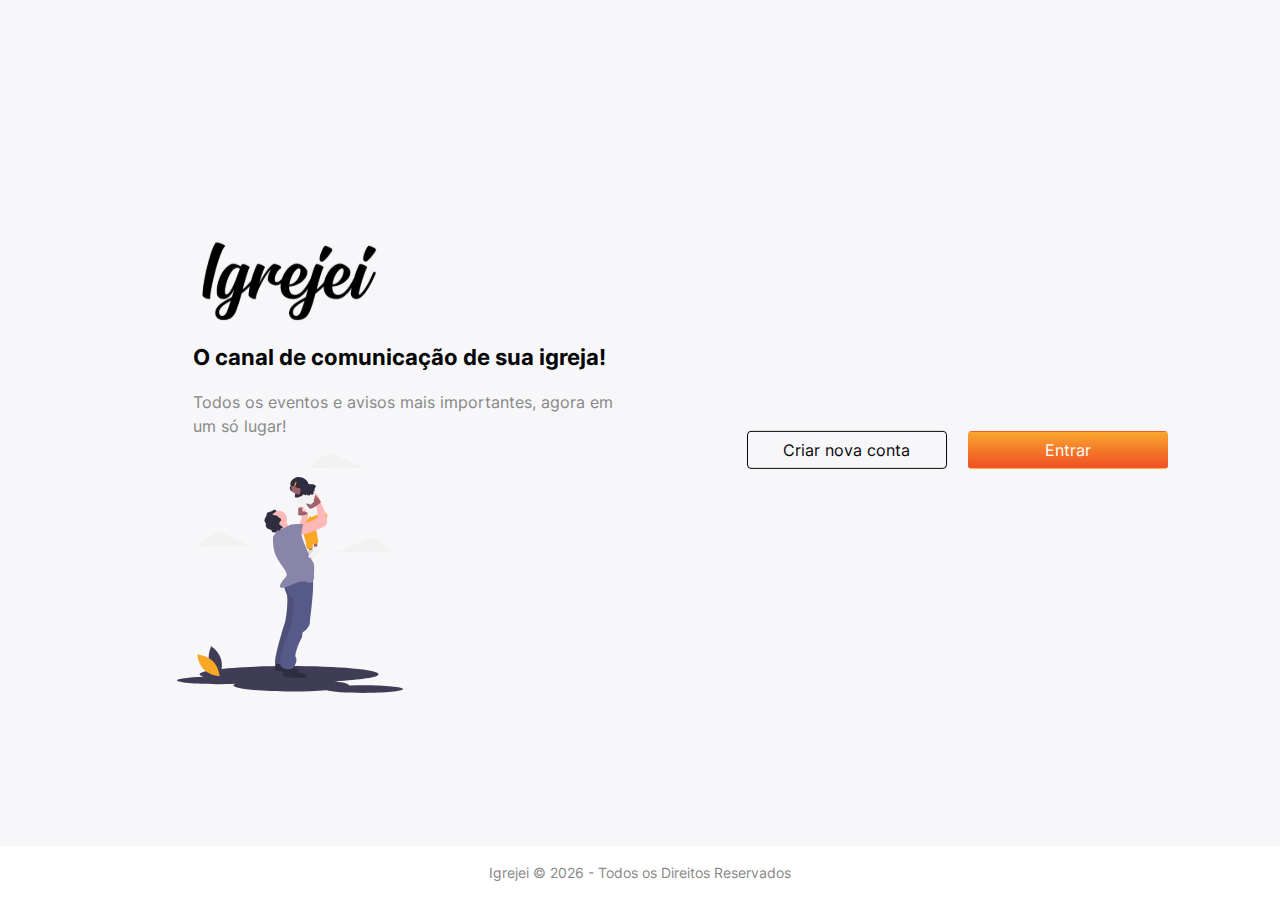
==== index.html @ c491ff80 "Adding FavIcons" ====
<!doctype html>
<html lang="pt-br">
  <head>
    <meta charset="utf-8">
    <meta name="viewport" content="width=device-width, initial-scale=1">
    <link href="assets/css/bootstrap.min.css" rel="stylesheet">
    <link href="assets/css/styles.css" rel="stylesheet">
    <title>Igrejei | A benção, na palma da sua mão!</title>
    <link rel="apple-touch-icon" sizes="180x180" href="assets/images/icons/apple-touch-icon.png">
<link rel="icon" type="image/png" sizes="32x32" href="assets/images/icons/favicon-32x32.png">
<link rel="icon" type="image/png" sizes="16x16" href="assets/images/icons/favicon-16x16.png">
<link rel="manifest" href="assets/images/icons/site.webmanifest">
  </head>
  <body>

    <div class="container d-flex justify-content-center position-absolute top-50 start-50 translate-middle">
        <div class="row">
            <div class="col offset-1 d-flex align-items-center">
                <section class="left-content">
                    <img src="assets/images/igrejei_200.svg" alt="Igrejei">
                    <p class="title">O canal de comunicação de sua igreja!</p>
                    <p class="subtitle">Todos os eventos e avisos mais importantes, agora em um só lugar!</p>
                    <img src="assets/images/undraw_play_time_-7-k7b.svg" alt="Igrejei">
                </section>
            </div>

            <div class="col offset-1 d-flex align-items-center">
                <section class="right-content">
                    <a class="btn btn-outline-igrejei left-button" href="#">Criar nova conta</a>
                    <a class="btn btn-igrejei right-button" href="#">Entrar</a>
                </section>
            </div>
        </div>
    </div>

    <footer>
        <p class="text-center">Igrejei &copy; <script>document.write(new Date().getFullYear());</script> - Todos os Direitos Reservados</p>
    </footer>

    <script src="assets/js/bootstrap.bundle.min.js"></script>
  </body>
</html>
---- assets/css/styles.css ----
/*
/// -------------------------------------------------------------------------------------------------------
/// :: Igrejei - Developed by Agência Star | 15/09/2022 - 18:30.
/// :: WARNING: This computer program is protected by copyright law and international treaties.
/// :: Unauthorized duplication or distribution of this program, or any portion of it, may result
/// :: in severe civil or criminal penalties, and will be prosecuted to the maximum extent possible
/// :: under the law.
/// ::
/// :: v.1.0 - 15/09/2022 - Implementation.
/// -------------------------------------------------------------------------------------------------------
*/

@import url(fonts.css);

html {
    scroll-behavior: smooth;
}

body {
    font-family: 'Inter-Regular', sans-serif;
    background: #F7F7F9;
    color: #050607;
}

.left-content .title {
    font-family: 'Inter-Bold', sans-serif;
    font-size: 1.4rem;
    padding-left: 1rem;
}

.left-content .subtitle {
    color: #888787;
    padding-left: 1rem;
}

.left-content img, svg {
    width: 50%;
}

.btn-outline-igrejei {
    color: #050607;
    border-color: #050607;
    width: 200px;
}

.btn-outline-igrejei:hover {
    color: #fff;
    background-image: linear-gradient(#faa62f, #f04e23);
    border-color: transparent;
    -webkit-transition: all 0.3s ease-in-out;
    -moz-transition: all 0.3s ease-in-out;
    -ms-transition: all 0.3s ease-in-out;
    -o-transition: all 0.3s ease-in-out;
    transition: all 0.3s ease-in-out;
}

.btn-igrejei {
    color: #fff;
    background-image: linear-gradient(#faa62f, #f04e23);
    border-color: transparent;
    width: 200px;
}

.btn-igrejei:hover {
    color: #050607;
    border-color: #050607;
    background-image: none;
    background-color: transparent;
    -webkit-transition: all 0.3s ease-in-out;
    -moz-transition: all 0.3s ease-in-out;
    -ms-transition: all 0.3s ease-in-out;
    -o-transition: all 0.3s ease-in-out;
    transition: all 0.3s ease-in-out;
}

.right-content .left-button {
    margin-right: 1rem;
    margin-bottom: 1rem;
}

footer {
    position: fixed;
    bottom: 0;
    width: 100%;
    padding: 1rem;
    background: #FFF;
}

footer p {
    margin: 0 !important;
    padding: 0 !important;
    font-size: 0.9rem;
    color: #888787;
}

@media (max-width:768px) {
    .right-content .left-button, .right-button {
        margin-bottom: 1rem;
    }

    .left-content img, svg {
        margin-bottom: 2rem;
    }
}

@media (min-width:1200px) {
    .right-content .left-button {
        margin-bottom: 0;
    }
}
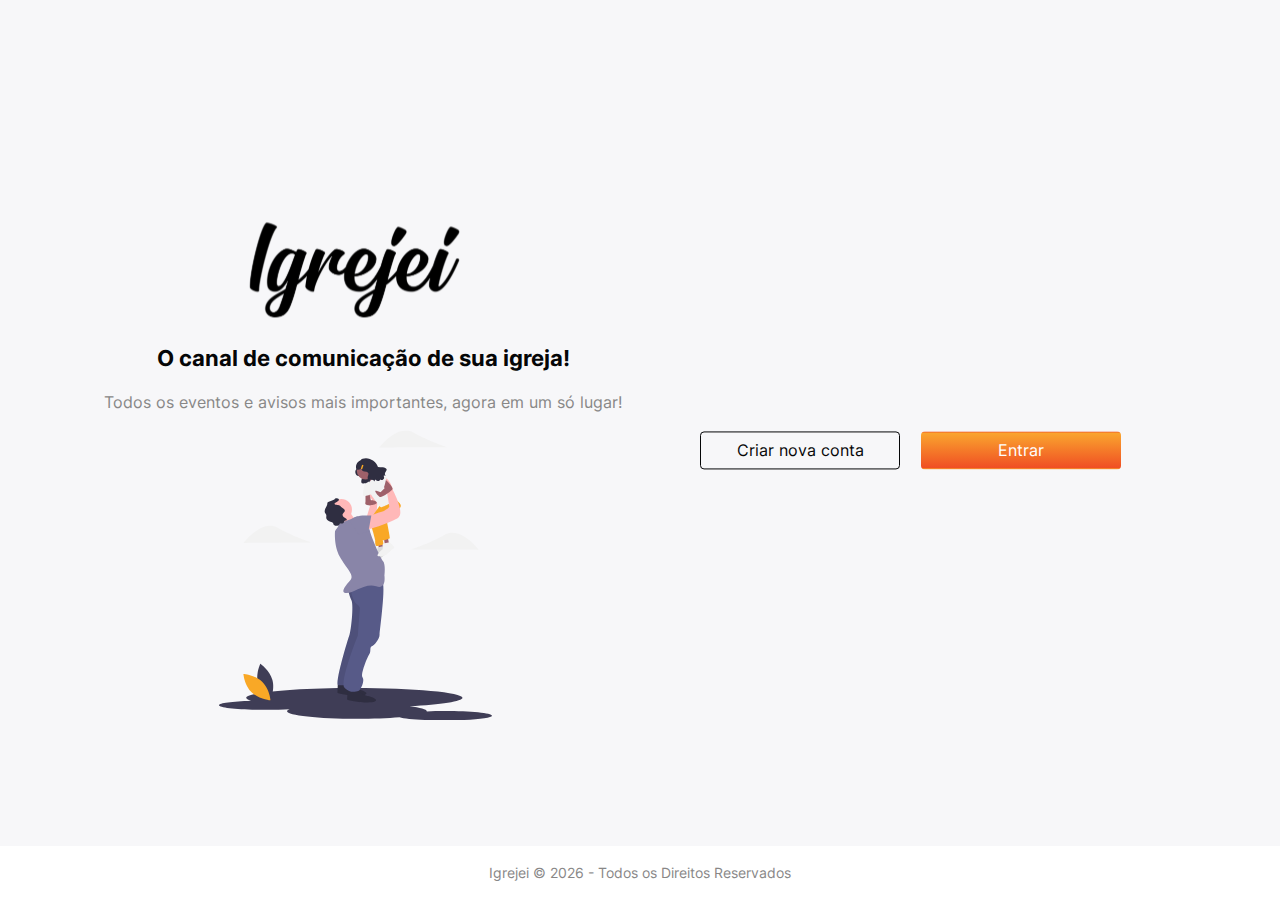
==== commit cc50c35b: "adjusting css" ====
--- a/index.html
+++ b/index.html
@@ -15,7 +15,7 @@
 
     <div class="container d-flex justify-content-center position-absolute top-50 start-50 translate-middle">
         <div class="row">
-            <div class="col offset-1 d-flex align-items-center">
+            <div class="col d-flex align-items-center text-center">
                 <section class="left-content">
                     <img src="assets/images/igrejei_200.svg" alt="Igrejei">
                     <p class="title">O canal de comunicação de sua igreja!</p>
@@ -24,7 +24,7 @@
                 </section>
             </div>
 
-            <div class="col offset-1 d-flex align-items-center">
+            <div class="col d-flex align-items-center text-center">
                 <section class="right-content">
                     <a class="btn btn-outline-igrejei left-button" href="#">Criar nova conta</a>
                     <a class="btn btn-igrejei right-button" href="#">Entrar</a>
--- a/assets/css/styles.css
+++ b/assets/css/styles.css
@@ -73,6 +73,10 @@
     transition: all 0.3s ease-in-out;
 }
 
+.right-content {
+    margin-left: 3rem;
+}
+
 .right-content .left-button {
     margin-right: 1rem;
     margin-bottom: 1rem;
@@ -101,6 +105,22 @@
     .left-content img, svg {
         margin-bottom: 2rem;
     }
+
+    .left-content .title {
+        padding-left: 0;
+    }
+
+    .right-content {
+        margin-left: 0;
+    }
+
+    .left-content .subtitle {
+        padding-left: 0;
+    }
+
+    .right-content .left-button {
+        margin-right: 0;
+    }
 }
 
 @media (min-width:1200px) {
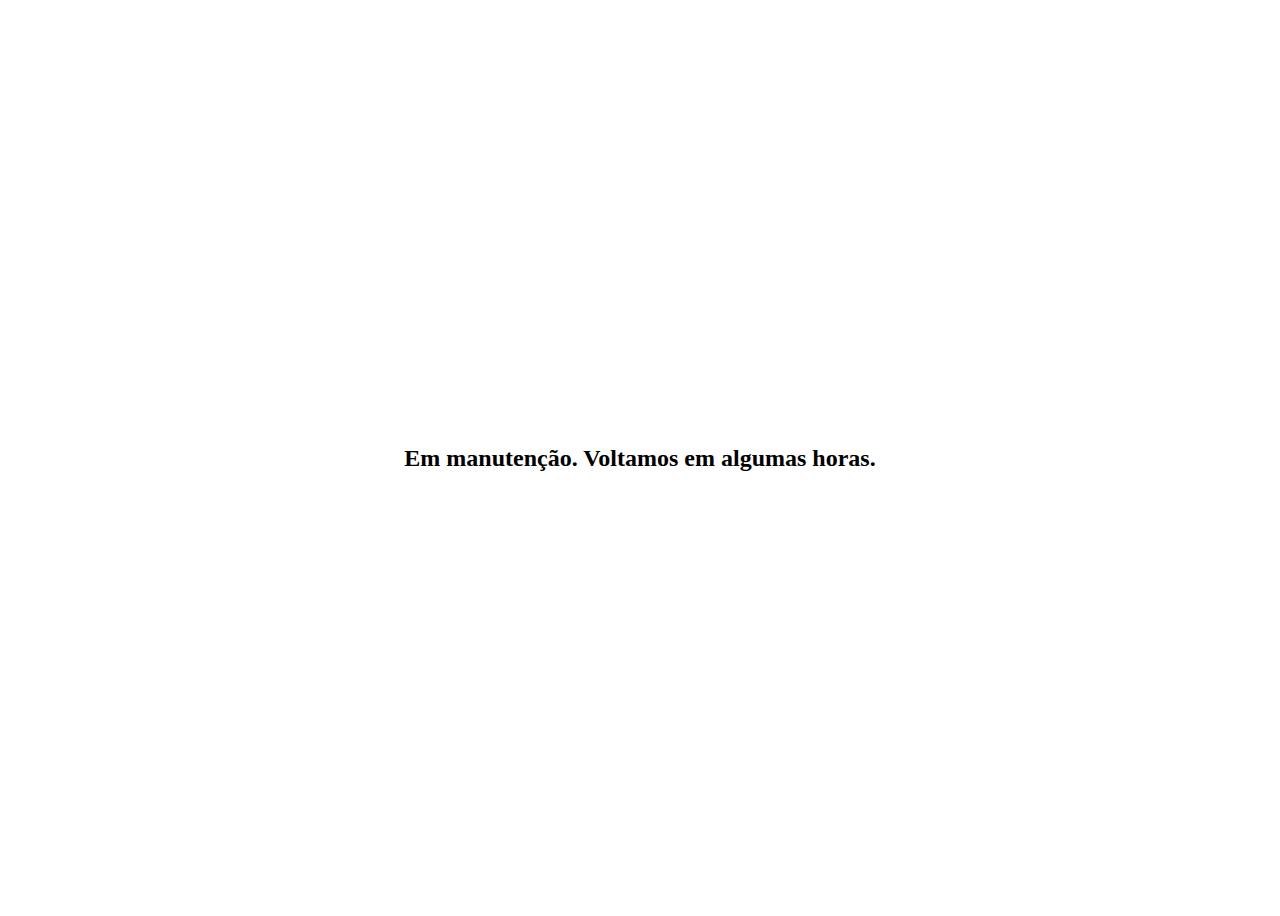
==== commit f2987e22: "under maintenance" ====
--- a/index.html
+++ b/index.html
@@ -1,42 +1,26 @@
 <!doctype html>
 <html lang="pt-br">
-  <head>
-    <meta charset="utf-8">
-    <meta name="viewport" content="width=device-width, initial-scale=1">
-    <link href="assets/css/bootstrap.min.css" rel="stylesheet">
-    <link href="assets/css/styles.css" rel="stylesheet">
-    <title>Igrejei | A benção, na palma da sua mão!</title>
-    <link rel="apple-touch-icon" sizes="180x180" href="assets/images/icons/apple-touch-icon.png">
-<link rel="icon" type="image/png" sizes="32x32" href="assets/images/icons/favicon-32x32.png">
-<link rel="icon" type="image/png" sizes="16x16" href="assets/images/icons/favicon-16x16.png">
-<link rel="manifest" href="assets/images/icons/site.webmanifest">
-  </head>
-  <body>
-
-    <div class="container d-flex justify-content-center position-absolute top-50 start-50 translate-middle">
-        <div class="row">
-            <div class="col d-flex align-items-center text-center">
-                <section class="left-content">
-                    <img src="assets/images/igrejei_200.svg" alt="Igrejei">
-                    <p class="title">O canal de comunicação de sua igreja!</p>
-                    <p class="subtitle">Todos os eventos e avisos mais importantes, agora em um só lugar!</p>
-                    <img src="assets/images/undraw_play_time_-7-k7b.svg" alt="Igrejei">
-                </section>
-            </div>
-
-            <div class="col d-flex align-items-center text-center">
-                <section class="right-content">
-                    <a class="btn btn-outline-igrejei left-button" href="#">Criar nova conta</a>
-                    <a class="btn btn-igrejei right-button" href="#">Entrar</a>
-                </section>
-            </div>
+    <head>
+        <meta charset="utf-8">
+        <meta name="viewport" content="width=device-width, initial-scale=1">
+        <title>Igrejei | A benção, na palma da sua mão!</title>
+        <link rel="apple-touch-icon" sizes="180x180" href="assets/images/icons/apple-touch-icon.png">
+        <link rel="icon" type="image/png" sizes="32x32" href="assets/images/icons/favicon-32x32.png">
+        <link rel="icon" type="image/png" sizes="16x16" href="assets/images/icons/favicon-16x16.png">
+        <link rel="manifest" href="assets/images/icons/site.webmanifest">
+    </head>
+    <body>
+        <style>
+            .center-screen {
+                display: flex;
+                justify-content: center;
+                align-items: center;
+                text-align: center;
+                min-height: 100vh;
+            }
+        </style>
+        <div class="center-screen">
+            <h2>Em manutenção. Voltamos em algumas horas.</h2>
         </div>
-    </div>
-
-    <footer>
-        <p class="text-center">Igrejei &copy; <script>document.write(new Date().getFullYear());</script> - Todos os Direitos Reservados</p>
-    </footer>
-
-    <script src="assets/js/bootstrap.bundle.min.js"></script>
-  </body>
+    </body>
 </html>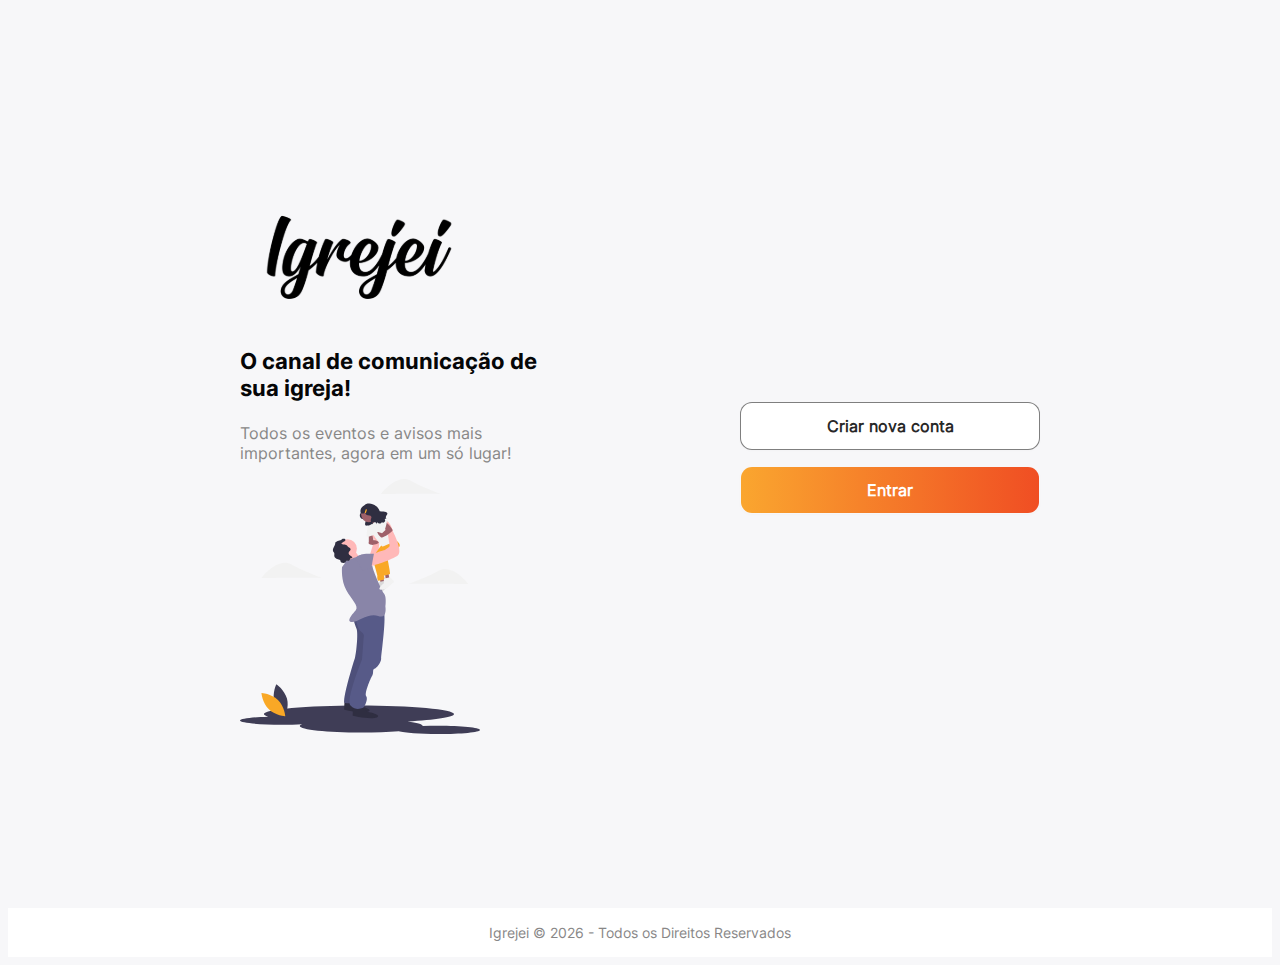
==== commit ce48e2da: "index" ====
--- a/index.html
+++ b/index.html
@@ -1,26 +1,65 @@
-<!doctype html>
+<!DOCTYPE html>
 <html lang="pt-br">
-    <head>
-        <meta charset="utf-8">
-        <meta name="viewport" content="width=device-width, initial-scale=1">
-        <title>Igrejei | A benção, na palma da sua mão!</title>
-        <link rel="apple-touch-icon" sizes="180x180" href="assets/images/icons/apple-touch-icon.png">
-        <link rel="icon" type="image/png" sizes="32x32" href="assets/images/icons/favicon-32x32.png">
-        <link rel="icon" type="image/png" sizes="16x16" href="assets/images/icons/favicon-16x16.png">
-        <link rel="manifest" href="assets/images/icons/site.webmanifest">
-    </head>
-    <body>
-        <style>
-            .center-screen {
-                display: flex;
-                justify-content: center;
-                align-items: center;
-                text-align: center;
-                min-height: 100vh;
-            }
-        </style>
-        <div class="center-screen">
-            <h2>Em manutenção. Voltamos em algumas horas.</h2>
+<head>
+    <!-- Basic Meta -->
+    <meta charset="UTF-8">
+    <meta http-equiv="X-UA-Compatible" content="IE=edge">
+    <meta name="viewport" content="width=device-width, initial-scale=1.0">
+    <!-- Open Graph Facebook -->
+    <meta property="og:title" content="Igrejei | Sua Rede Social Cristã" />
+    <meta property="og:url" content="https://igrejei.com.br" />
+    <meta property="og:type" content="website" />
+    <meta property="og:description" content="Igrejei é uma Rede Social voltada para os Cristãos, que visa comunicar, infomar sobre eventos e criar um vínculo entre pessoas com o mesmo interesse." />
+    <meta property="og:image" content="https://igrejei.com.br/assets/images/igrejei_700.svg" />
+    <meta property="og:image:alt" content="Igrejei | Sua Rede Social Cristã">
+    <meta property="fb:app_id" content="">
+    <!-- Twitter Meta -->
+    <meta name="twitter:card" content="summary" />
+    <meta name="twitter:title" content="Igrejei | Sua Rede Social Cristã" />
+    <meta name="twitter:description" content="Igrejei é uma Rede Social voltada para os Cristãos, que visa comunicar, infomar sobre eventos e criar um vínculo entre pessoas com o mesmo interesse." />
+    <meta name="twitter:url" content="https://igrejei.com.br" />
+    <meta name="twitter:image" content="https://igrejei.com.br/assets/images/igrejei_700.svg" />
+    <!-- Title -->
+    <title>Igrejei | Sua Rede Social Cristã</title>
+    <!-- Favicon -->
+    <link rel="apple-touch-icon" sizes="180x180" href="assets/images/icons/apple-touch-icon.png">
+    <link rel="icon" type="image/png" sizes="32x32" href="assets/images/icons/favicon-32x32.png">
+    <link rel="icon" type="image/png" sizes="16x16" href="assets/images/icons/favicon-16x16.png">
+    <link rel="manifest" href="assets/images/icons/site.webmanifest">
+    <!-- External CSS -->
+    <link href="assets/css/site01.css" rel="stylesheet">
+    <link href="assets/css/responsive.css" rel="stylesheet">
+</head>
+<body>
+
+    <section class="container">
+
+        <div class="item column-left">
+            <img src="assets/images/igrejei_200.svg" alt="Igrejei">
+            <p class="title">O canal de comunicação de sua igreja!</p>
+            <p class="subtitle">Todos os eventos e avisos mais importantes, agora em um só lugar!</p>
+            <img src="assets/images/undraw_play_time_-7-k7b.svg" alt="Igrejei">
         </div>
-    </body>
+
+        <div class="item column-right">
+            <a class="button-6" href="#">Criar nova conta</a>
+            <a class="button-5" href="#">Entrar</a>
+        </div>
+
+        <div class="itemResponsive">
+            <img src="assets/images/igrejei_200.svg" alt="Igrejei">
+            <p class="title">O canal de comunicação de sua igreja!</p>
+            <p class="subtitle">Todos os eventos e avisos mais importantes, agora em um só lugar!</p>
+            <a class="button-6" href="#">Criar nova conta</a>
+            <a class="button-5" href="#">Entrar</a>
+            <img src="assets/images/undraw_play_time_-7-k7b.svg" alt="Igrejei">
+        </div>
+
+    </section>
+
+    <footer>
+        <p>Igrejei &copy; <script>document.write(new Date().getFullYear());</script> - Todos os Direitos Reservados</p>
+    </footer>
+    
+</body>
 </html>--- a/assets/css/site01.css
+++ b/assets/css/site01.css
@@ -0,0 +1,160 @@
+/*
+/// -------------------------------------------------------------------------------------------------------
+/// :: Igrejei - Developed by Agência Star | 15/09/2022 - 18:30.
+/// :: WARNING: This computer program is protected by copyright law and international treaties.
+/// :: Unauthorized duplication or distribution of this program, or any portion of it, may result
+/// :: in severe civil or criminal penalties, and will be prosecuted to the maximum extent possible
+/// :: under the law.
+/// ::
+/// :: v.1.0 - 15/09/2022 - Implementation.
+/// -------------------------------------------------------------------------------------------------------
+*/
+
+@import url(fonts.css);
+
+html {
+    scroll-behavior: smooth;
+}
+
+body {
+    font-family: 'Inter-Regular', sans-serif;
+    background: #F7F7F9;
+    color: #050607;
+}
+
+.container {
+    display: flex;
+    justify-content: center;
+    align-items: center;
+    min-height: 100vh;
+    column-gap: 200px;
+}
+
+.column-left {
+    flex: 0 0 300px;
+}
+
+.column-right {
+    flex: 0 0 200px;
+}
+
+.item .title {
+    font-family: 'Inter-Bold', sans-serif;
+    font-size: 1.4rem;
+}
+
+.item .subtitle {
+    color: #888787;
+}
+
+.item img, svg {
+    width: 80%;
+}
+
+.itemResponsive {
+  display: none;
+}
+
+.button-5 {
+  align-items: center;
+  background-clip: padding-box;
+  background-image: linear-gradient(90deg, #faa62f, #f04e23);
+  border: 1px solid transparent;
+  border-radius: .75rem;
+  box-shadow: rgba(0, 0, 0, 0.02) 0 1px 3px 0;
+  box-sizing: border-box;
+  color: #fff;
+  cursor: pointer;
+  display: inline-flex;
+  font-size: 16px;
+  font-weight: 600;
+  justify-content: center;
+  line-height: 1.25;
+  margin: 0;
+  min-height: 3rem;
+  padding: calc(.875rem - 1px) calc(1.5rem - 1px);
+  position: relative;
+  text-decoration: none;
+  transition: all 250ms;
+  user-select: none;
+  -webkit-user-select: none;
+  touch-action: manipulation;
+  vertical-align: baseline;
+  width: 300px;
+}
+
+.button-5:hover,
+.button-5:focus {
+  background-color: #fb8332;
+  box-shadow: rgba(0, 0, 0, 0.1) 0 4px 12px;
+}
+
+.button-5:hover {
+  transform: translateY(-1px);
+}
+
+.button-5:active {
+  background-color: #c85000;
+  box-shadow: rgba(0, 0, 0, .06) 0 2px 4px;
+  transform: translateY(0);
+}
+
+.button-6 {
+  align-items: center;
+  background-color: #FFFFFF;
+  border: 1px solid rgba(0, 0, 0, 0.5);
+  border-radius: .75rem;
+  box-shadow: rgba(0, 0, 0, 0.02) 0 1px 3px 0;
+  box-sizing: border-box;
+  color: rgba(0, 0, 0, 0.85);
+  cursor: pointer;
+  display: inline-flex;
+  font-size: 16px;
+  font-weight: 600;
+  justify-content: center;
+  line-height: 1.25;
+  margin: 0;
+  margin-bottom: 1rem;
+  min-height: 3rem;
+  padding: calc(.875rem - 1px) calc(1.5rem - 1px);
+  position: relative;
+  text-decoration: none;
+  transition: all 250ms;
+  user-select: none;
+  -webkit-user-select: none;
+  touch-action: manipulation;
+  vertical-align: baseline;
+  width: 300px;
+}
+
+.button-6:hover,
+.button-6:focus {
+  border-color: rgba(0, 0, 0, 0.15);
+  box-shadow: rgba(0, 0, 0, 0.1) 0 4px 12px;
+  color: rgba(0, 0, 0, 0.65);
+}
+
+.button-6:hover {
+  transform: translateY(-1px);
+}
+
+.button-6:active {
+  background-color: #F0F0F1;
+  border-color: rgba(0, 0, 0, 0.15);
+  box-shadow: rgba(0, 0, 0, 0.06) 0 2px 4px;
+  color: rgba(0, 0, 0, 0.65);
+  transform: translateY(0);
+}
+
+footer {
+    padding: 1rem;
+    text-align: center;
+    background: #FFF;
+}
+
+footer p {
+    margin: 0 !important;
+    padding: 0 !important;
+    font-size: 0.9rem;
+    color: #888787;
+}--- a/assets/css/responsive.css
+++ b/assets/css/responsive.css
@@ -0,0 +1,66 @@
+/*
+/// -------------------------------------------------------------------------------------------------------
+/// :: Igrejei - Developed by Agência Star | 15/09/2022 - 18:30.
+/// :: WARNING: This computer program is protected by copyright law and international treaties.
+/// :: Unauthorized duplication or distribution of this program, or any portion of it, may result
+/// :: in severe civil or criminal penalties, and will be prosecuted to the maximum extent possible
+/// :: under the law.
+/// ::
+/// :: v.1.0 - 15/09/2022 - Implementation.
+/// -------------------------------------------------------------------------------------------------------
+*/
+
+@import url(fonts.css);
+
+@media (max-width:768px) {
+
+    .container {
+        display: flex;
+        justify-content: center;
+        align-items: center;
+        text-align: center;
+        flex-wrap: wrap;
+        min-height: 100vh;
+    }
+
+    .itemResponsive .title {
+        font-family: 'Inter-Bold', sans-serif;
+        font-size: 1.4rem;
+    }
+    
+    .itemResponsive .subtitle {
+        color: #888787;
+    }
+    
+    .itemResponsive img, svg {
+        width: 80%;
+        padding-bottom: 2rem;
+    }
+
+    .item {
+        display:none;
+    }
+
+    .itemResponsive {
+        display: block;
+        flex: 0 0 300px;
+    }
+
+    .subtitle {
+        padding-bottom: 2rem;
+    }
+
+    .button-5 {
+        margin-bottom: 2rem;
+    }
+
+}
+
+
+@media (max-width:960px) {
+
+    .container {
+        column-gap: 50px;
+    }
+
+}
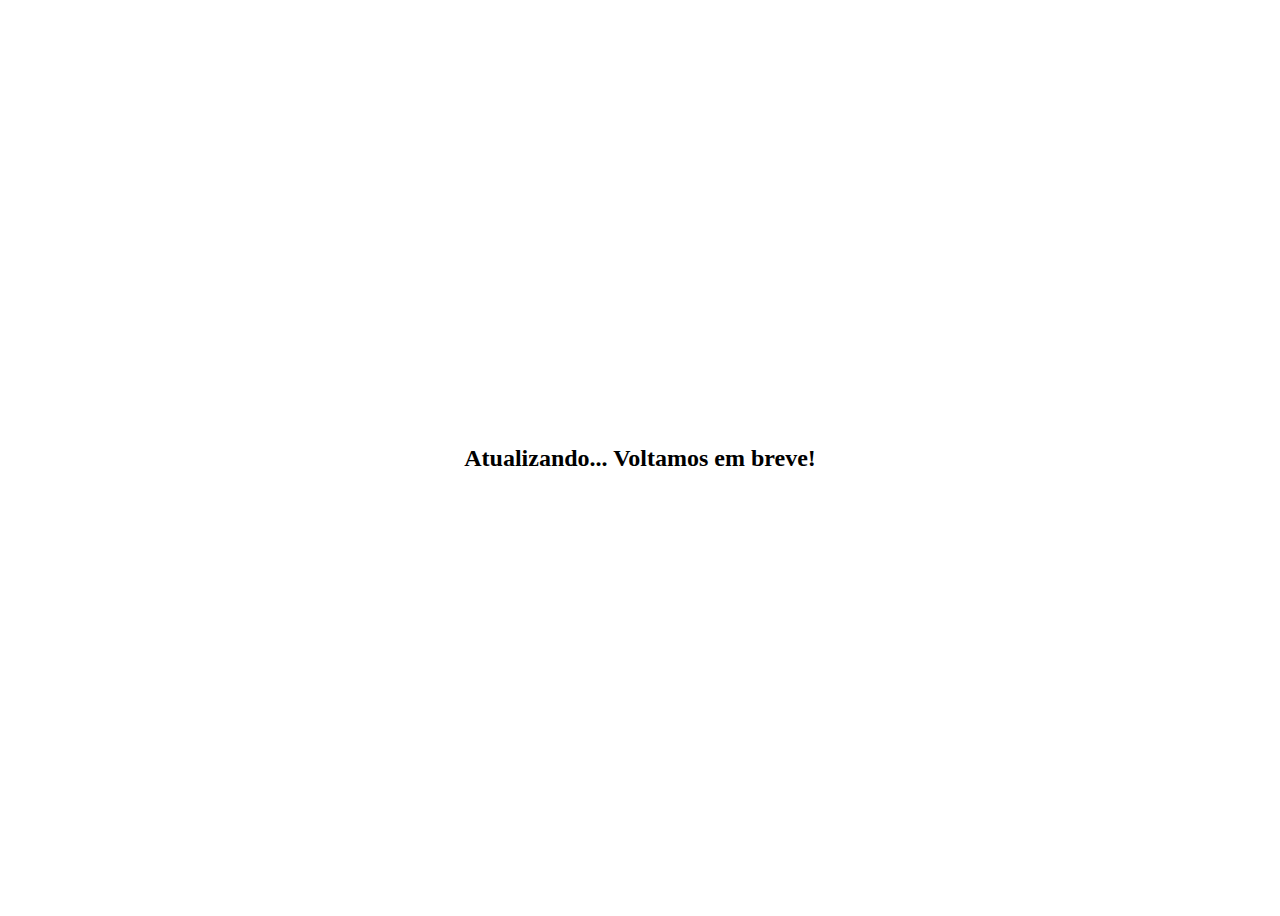
==== commit c3933577: "updating" ====
--- a/index.html
+++ b/index.html
@@ -1,65 +1,30 @@
-<!DOCTYPE html>
+<!doctype html>
 <html lang="pt-br">
-<head>
-    <!-- Basic Meta -->
-    <meta charset="UTF-8">
-    <meta http-equiv="X-UA-Compatible" content="IE=edge">
-    <meta name="viewport" content="width=device-width, initial-scale=1.0">
-    <!-- Open Graph Facebook -->
-    <meta property="og:title" content="Igrejei | Sua Rede Social Cristã" />
-    <meta property="og:url" content="https://igrejei.com.br" />
-    <meta property="og:type" content="website" />
-    <meta property="og:description" content="Igrejei é uma Rede Social voltada para os Cristãos, que visa comunicar, infomar sobre eventos e criar um vínculo entre pessoas com o mesmo interesse." />
-    <meta property="og:image" content="https://igrejei.com.br/assets/images/igrejei_700.svg" />
-    <meta property="og:image:alt" content="Igrejei | Sua Rede Social Cristã">
-    <meta property="fb:app_id" content="">
-    <!-- Twitter Meta -->
-    <meta name="twitter:card" content="summary" />
-    <meta name="twitter:title" content="Igrejei | Sua Rede Social Cristã" />
-    <meta name="twitter:description" content="Igrejei é uma Rede Social voltada para os Cristãos, que visa comunicar, infomar sobre eventos e criar um vínculo entre pessoas com o mesmo interesse." />
-    <meta name="twitter:url" content="https://igrejei.com.br" />
-    <meta name="twitter:image" content="https://igrejei.com.br/assets/images/igrejei_700.svg" />
-    <!-- Title -->
-    <title>Igrejei | Sua Rede Social Cristã</title>
-    <!-- Favicon -->
-    <link rel="apple-touch-icon" sizes="180x180" href="assets/images/icons/apple-touch-icon.png">
-    <link rel="icon" type="image/png" sizes="32x32" href="assets/images/icons/favicon-32x32.png">
-    <link rel="icon" type="image/png" sizes="16x16" href="assets/images/icons/favicon-16x16.png">
-    <link rel="manifest" href="assets/images/icons/site.webmanifest">
-    <!-- External CSS -->
-    <link href="assets/css/site01.css" rel="stylesheet">
-    <link href="assets/css/responsive.css" rel="stylesheet">
-</head>
-<body>
-
-    <section class="container">
-
-        <div class="item column-left">
-            <img src="assets/images/igrejei_200.svg" alt="Igrejei">
-            <p class="title">O canal de comunicação de sua igreja!</p>
-            <p class="subtitle">Todos os eventos e avisos mais importantes, agora em um só lugar!</p>
-            <img src="assets/images/undraw_play_time_-7-k7b.svg" alt="Igrejei">
+    <head>
+        <meta charset="utf-8">
+        <meta name="viewport" content="width=device-width, initial-scale=1">
+        <title>Igrejei | A benção, na palma da sua mão!</title>
+        <link rel="apple-touch-icon" sizes="180x180" href="assets/images/icons/apple-touch-icon.png">
+        <link rel="icon" type="image/png" sizes="32x32" href="assets/images/icons/favicon-32x32.png">
+        <link rel="icon" type="image/png" sizes="16x16" href="assets/images/icons/favicon-16x16.png">
+        <link rel="manifest" href="assets/images/icons/site.webmanifest">
+        <link rel="stylesheet" href="https://cdnjs.cloudflare.com/ajax/libs/font-awesome/6.2.0/css/all.min.css" integrity="sha512-xh6O/CkQoPOWDdYTDqeRdPCVd1SpvCA9XXcUnZS2FmJNp1coAFzvtCN9BmamE+4aHK8yyUHUSCcJHgXloTyT2A==" crossorigin="anonymous" referrerpolicy="no-referrer" />
+    </head>
+    <body>
+        <style>
+            .center-screen {
+                display: flex;
+                flex-direction: row;
+                justify-content: center;
+                align-items: center;
+                text-align: center;
+                min-height: 100vh;
+            }
+        </style>
+        <div class="center-screen">
+            <i class="fa-solid fa-sync fa-spin"></i>
+            <h2 style="padding:1rem">Atualizando... Voltamos em breve!</h2>
+            <i class="fa-solid fa-sync fa-spin"></i>
         </div>
-
-        <div class="item column-right">
-            <a class="button-6" href="#">Criar nova conta</a>
-            <a class="button-5" href="#">Entrar</a>
-        </div>
-
-        <div class="itemResponsive">
-            <img src="assets/images/igrejei_200.svg" alt="Igrejei">
-            <p class="title">O canal de comunicação de sua igreja!</p>
-            <p class="subtitle">Todos os eventos e avisos mais importantes, agora em um só lugar!</p>
-            <a class="button-6" href="#">Criar nova conta</a>
-            <a class="button-5" href="#">Entrar</a>
-            <img src="assets/images/undraw_play_time_-7-k7b.svg" alt="Igrejei">
-        </div>
-
-    </section>
-
-    <footer>
-        <p>Igrejei &copy; <script>document.write(new Date().getFullYear());</script> - Todos os Direitos Reservados</p>
-    </footer>
-    
-</body>
+    </body>
 </html>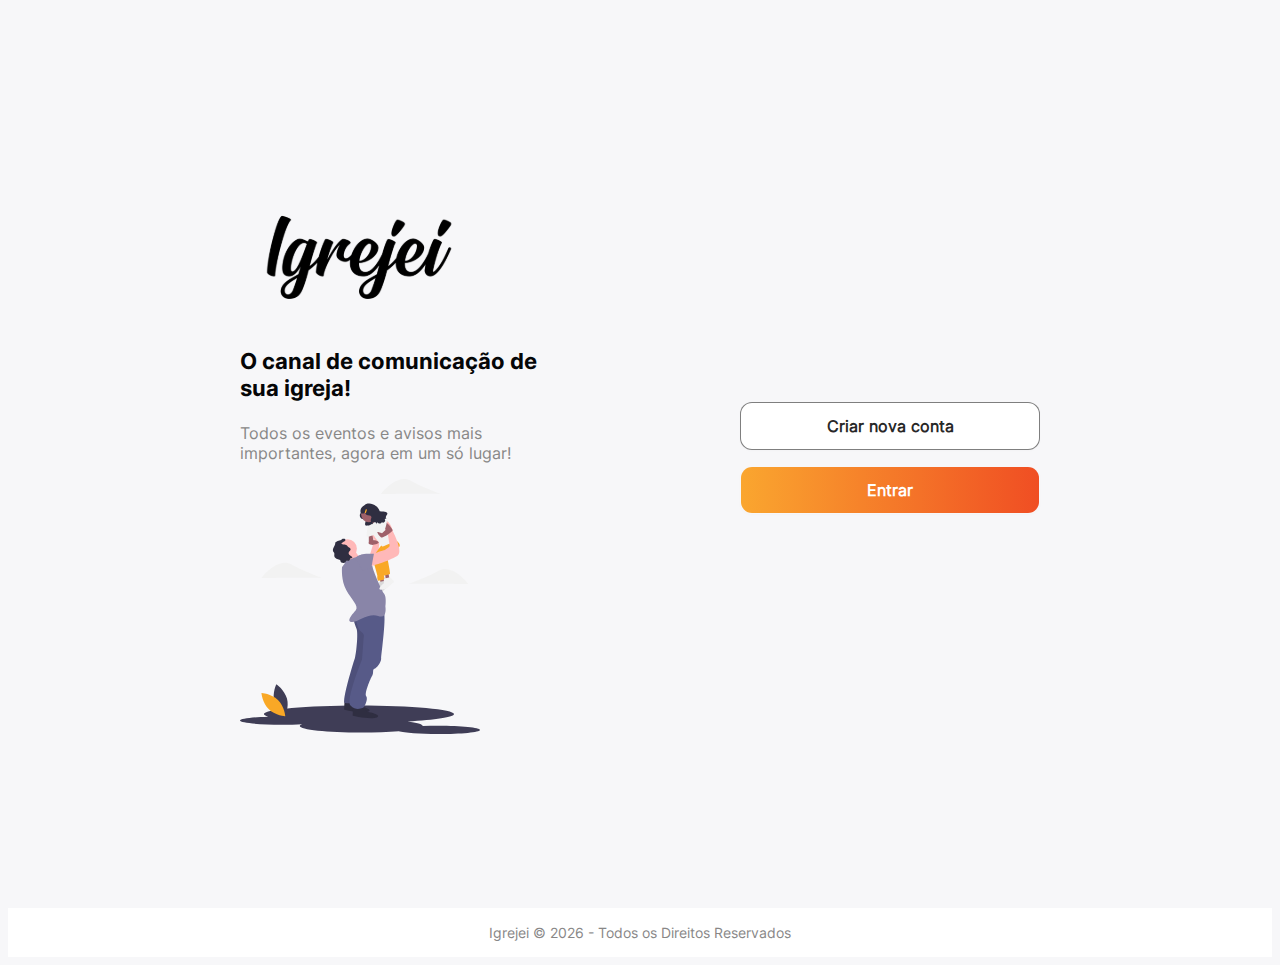
==== commit 880d5618: "Updating Changes" ====
--- a/index.html
+++ b/index.html
@@ -1,30 +1,211 @@
-<!doctype html>
+<!DOCTYPE html>
 <html lang="pt-br">
-    <head>
-        <meta charset="utf-8">
-        <meta name="viewport" content="width=device-width, initial-scale=1">
-        <title>Igrejei | A benção, na palma da sua mão!</title>
-        <link rel="apple-touch-icon" sizes="180x180" href="assets/images/icons/apple-touch-icon.png">
-        <link rel="icon" type="image/png" sizes="32x32" href="assets/images/icons/favicon-32x32.png">
-        <link rel="icon" type="image/png" sizes="16x16" href="assets/images/icons/favicon-16x16.png">
-        <link rel="manifest" href="assets/images/icons/site.webmanifest">
-        <link rel="stylesheet" href="https://cdnjs.cloudflare.com/ajax/libs/font-awesome/6.2.0/css/all.min.css" integrity="sha512-xh6O/CkQoPOWDdYTDqeRdPCVd1SpvCA9XXcUnZS2FmJNp1coAFzvtCN9BmamE+4aHK8yyUHUSCcJHgXloTyT2A==" crossorigin="anonymous" referrerpolicy="no-referrer" />
-    </head>
-    <body>
-        <style>
-            .center-screen {
-                display: flex;
-                flex-direction: row;
-                justify-content: center;
-                align-items: center;
-                text-align: center;
-                min-height: 100vh;
-            }
-        </style>
-        <div class="center-screen">
-            <i class="fa-solid fa-sync fa-spin"></i>
-            <h2 style="padding:1rem">Atualizando... Voltamos em breve!</h2>
-            <i class="fa-solid fa-sync fa-spin"></i>
-        </div>
-    </body>
+<head>
+    <!-- Basic Meta -->
+    <meta charset="UTF-8">
+    <meta http-equiv="X-UA-Compatible" content="IE=edge">
+    <meta name="viewport" content="width=device-width, initial-scale=1.0">
+    <!-- Open Graph Facebook -->
+    <meta property="og:title" content="Igrejei | Sua Rede Social Cristã" />
+    <meta property="og:url" content="https://igrejei.com.br" />
+    <meta property="og:type" content="website" />
+    <meta property="og:description" content="Igrejei é uma Rede Social voltada para os Cristãos, que visa comunicar, infomar sobre eventos e criar um vínculo entre pessoas com o mesmo interesse." />
+    <meta property="og:image" content="https://igrejei.com.br/assets/images/igrejei_700.svg" />
+    <meta property="og:image:alt" content="Igrejei | Sua Rede Social Cristã">
+    <meta property="fb:app_id" content="">
+    <!-- Twitter Meta -->
+    <meta name="twitter:card" content="summary" />
+    <meta name="twitter:title" content="Igrejei | Sua Rede Social Cristã" />
+    <meta name="twitter:description" content="Igrejei é uma Rede Social voltada para os Cristãos, que visa comunicar, infomar sobre eventos e criar um vínculo entre pessoas com o mesmo interesse." />
+    <meta name="twitter:url" content="https://igrejei.com.br" />
+    <meta name="twitter:image" content="https://igrejei.com.br/assets/images/igrejei_700.svg" />
+    <!-- Title -->
+    <title>Igrejei | Sua Rede Social Cristã</title>
+    <!-- Favicon -->
+    <link rel="apple-touch-icon" sizes="180x180" href="assets/images/icons/apple-touch-icon.png">
+    <link rel="icon" type="image/png" sizes="32x32" href="assets/images/icons/favicon-32x32.png">
+    <link rel="icon" type="image/png" sizes="16x16" href="assets/images/icons/favicon-16x16.png">
+    <link rel="manifest" href="assets/images/icons/site.webmanifest">
+    <!-- External CSS -->
+    <link href="assets/css/site01.css" rel="stylesheet">
+    <link href="assets/css/responsive.css" rel="stylesheet">
+</head>
+<body>
+    <!-- Container -->
+    <section class="container">
+        <div class="item column-left">
+            <img src="assets/images/igrejei_200.svg" alt="Igrejei">
+            <p class="title">O canal de comunicação de sua igreja!</p>
+            <p class="subtitle">Todos os eventos e avisos mais importantes, agora em um só lugar!</p>
+            <img src="assets/images/undraw_play_time_-7-k7b.svg" alt="Igrejei">
+        </div>
+
+        <div class="item column-right">
+            <a class="button-6" href="#signup" role="button">Criar nova conta</a>
+            <a class="button-5" href="#login" role="button">Entrar</a>
+        </div>
+
+        <div class="itemResponsive">
+            <img src="assets/images/igrejei_200.svg" alt="Igrejei">
+            <p class="title">O canal de comunicação de sua igreja!</p>
+            <p class="subtitle">Todos os eventos e avisos mais importantes, agora em um só lugar!</p>
+            <a class="button-6" href="#signup">Criar nova conta</a> 
+            <a class="button-5" href="#login">Entrar</a>
+            <img src="assets/images/undraw_play_time_-7-k7b.svg" alt="Igrejei">
+        </div>
+    </section>
+    <!-- ./Container -->
+
+    <!-- Footer -->
+    <footer>
+        <p>Igrejei &copy; <script>document.write(new Date().getFullYear());</script> - Todos os Direitos Reservados</p>
+    </footer>
+    <!-- ./Footer -->
+
+    <!-- Signup_Modal -->
+    <div id="signup" class="modal">
+        <div class="modal__content">
+            <h3>Cadastre-se</h3>
+            <form action="#">
+                <input type="text" placeholder="Nome" class="inputName">
+                <input type="text" placeholder="Sobrenome" class="inputName">
+                <input type="email" placeholder="E-mail">
+                <input type="password" placeholder="Nova senha">
+
+                <h4>Data de Nascimento</h4>
+                <select name="birthday" id="birthday" class="birthday">
+                    <option value="1">1</option>
+                    <option value="2">2</option>
+                    <option value="3">3</option>
+                    <option value="4">4</option>
+                    <option value="5">5</option>
+                    <option value="6">6</option>
+                    <option value="7">7</option>
+                    <option value="8">8</option>
+                    <option value="9">9</option>
+                    <option value="10">10</option>
+                    <option value="11">11</option>
+                    <option value="12">12</option>
+                    <option value="13">13</option>
+                    <option value="14">14</option>
+                    <option value="15">15</option>
+                    <option value="16">16</option>
+                    <option value="17">17</option>
+                    <option value="18">18</option>
+                    <option value="19">19</option>
+                    <option value="20">20</option>
+                    <option value="21">21</option>
+                    <option value="22">22</option>
+                    <option value="23">23</option>
+                    <option value="24">24</option>
+                    <option value="25">25</option>
+                    <option value="26">26</option>
+                    <option value="27">27</option>
+                    <option value="28">28</option>
+                    <option value="29">29</option>
+                    <option value="30">30</option>
+                    <option value="31">31</option>
+                </select>
+                <select name="month" id="month" class="month">
+                    <option value="Janeiro">Janeiro</option>
+                    <option value="Fevereiro">Fevereiro</option>
+                    <option value="Março">Março</option>
+                    <option value="Abril">Abril</option>
+                    <option value="Maio">Maio</option>
+                    <option value="Junho">Junho</option>
+                    <option value="Julho">Julho</option>
+                    <option value="Agosto">Agosto</option>
+                    <option value="Setembro">Setembro</option>
+                    <option value="Outubro">Outubro</option>
+                    <option value="Novembro">Novembro</option>
+                    <option value="Dezembro">Dezembro</option>
+                </select>
+                <select name="year" id="year" class="year">
+                    <option value="1970">1970</option>
+                    <option value="1971">1971</option>
+                    <option value="1972">1972</option>
+                    <option value="1973">1973</option>
+                    <option value="1974">1974</option>
+                    <option value="1975">1975</option>
+                    <option value="1976">1976</option>
+                    <option value="1977">1977</option>
+                    <option value="1978">1978</option>
+                    <option value="1979">1979</option>
+                    <option value="1980">1980</option>
+                    <option value="1981">1981</option>
+                    <option value="1982">1982</option>
+                    <option value="1983">1983</option>
+                    <option value="1984">1984</option>
+                    <option value="1985">1985</option>
+                    <option value="1986">1986</option>
+                    <option value="1987">1987</option>
+                    <option value="1988">1988</option>
+                    <option value="1989">1989</option>
+                    <option value="1990">1990</option>
+                    <option value="1991">1991</option>
+                    <option value="1992">1992</option>
+                    <option value="1993">1993</option>
+                    <option value="1994">1994</option>
+                    <option value="1995">1995</option>
+                    <option value="1996">1996</option>
+                    <option value="1997">1997</option>
+                    <option value="1998">1998</option>
+                    <option value="1999">1999</option>
+                    <option value="2000">2000</option>
+                    <option value="2001">2001</option>
+                    <option value="2002">2002</option>
+                    <option value="2003">2003</option>
+                    <option value="2004">2004</option>
+                    <option value="2005">2005</option>
+                    <option value="2006">2006</option>
+                    <option value="2007">2007</option>
+                    <option value="2008">2008</option>
+                    <option value="2009">2009</option>
+                    <option value="2010">2010</option>
+                    <option value="2011">2011</option>
+                    <option value="2012">2012</option>
+                    <option value="2013">2013</option>
+                    <option value="2014">2014</option>
+                    <option value="2015">2015</option>
+                    <option value="2016">2016</option>
+                    <option value="2017">2017</option>
+                    <option value="2018">2018</option>
+                    <option value="2019">2019</option>
+                    <option value="2020">2020</option>
+                    <option value="2021">2021</option>
+                    <option value="2022">2022</option>
+                </select>
+
+                <h4>Gênero</h4>
+                <select name="gender" id="gender" class="selectGender">
+                    <option value="Feminino">Feminino</option>
+                    <option value="Masculino">Masculino</option>
+                </select>
+
+                <p class="formText">Ao clicar em cadastre-se, você concorda com os nossos <a href="#">Termos</a>, <a href="#">Políticas de Dados</a> e <a href="">Políticas de Cookies.</a> Você receberá confirmações por e-mail e poderá cancelar quando quiser.</p>
+
+                <a class="button-form" href="#">Cria conta</a>
+
+            </form>
+    
+            <a href="#" class="modal__close">X</a>
+        </div>
+    </div>
+    <!-- ./Signup_Modal -->
+
+    <!-- Login -->
+    <div id="login" class="modal__login">
+        <div class="modal__content">
+            <h3>Entrar em sua conta</h3>
+            <form action="#">
+                <input type="email" placeholder="E-mail">
+                <input type="password" placeholder="Senha">
+                <a class="button-form-login" href="#">Entrar</a>
+            </form>
+            <a href="#" class="modal__close">X</a>
+        </div>
+    </div>
+    <!-- ./Login -->
+    
+</body>
 </html>--- a/assets/css/site01.css
+++ b/assets/css/site01.css
@@ -0,0 +1,415 @@
+/*
+/// -------------------------------------------------------------------------------------------------------
+/// :: Igrejei - Developed by Agência Star | 15/09/2022 - 18:30.
+/// :: WARNING: This computer program is protected by copyright law and international treaties.
+/// :: Unauthorized duplication or distribution of this program, or any portion of it, may result
+/// :: in severe civil or criminal penalties, and will be prosecuted to the maximum extent possible
+/// :: under the law.
+/// ::
+/// :: v.1.0 - 15/09/2022 - Implementation.
+/// -------------------------------------------------------------------------------------------------------
+*/
+
+@import url(fonts.css);
+
+html {
+    scroll-behavior: smooth;
+}
+
+body {
+    font-family: 'Inter-Regular', sans-serif;
+    background: #F7F7F9;
+    color: #050607;
+}
+
+.container {
+    display: flex;
+    justify-content: center;
+    align-items: center;
+    min-height: 100vh;
+    column-gap: 200px;
+}
+
+.column-left {
+    flex: 0 0 300px;
+}
+
+.column-right {
+    flex: 0 0 200px;
+}
+
+.item .title {
+    font-family: 'Inter-Bold', sans-serif;
+    font-size: 1.4rem;
+}
+
+.item .subtitle {
+    color: #888787;
+}
+
+.item img, svg {
+    width: 80%;
+}
+
+.itemResponsive {
+  display: none;
+}
+
+.button-5 {
+  align-items: center;
+  background-clip: padding-box;
+  background-image: linear-gradient(90deg, #faa62f, #f04e23);
+  border: 1px solid transparent;
+  border-radius: .75rem;
+  box-shadow: rgba(0, 0, 0, 0.02) 0 1px 3px 0;
+  box-sizing: border-box;
+  color: #fff;
+  cursor: pointer;
+  display: inline-flex;
+  font-size: 16px;
+  font-weight: 600;
+  justify-content: center;
+  line-height: 1.25;
+  margin: 0;
+  min-height: 3rem;
+  padding: calc(.875rem - 1px) calc(1.5rem - 1px);
+  position: relative;
+  text-decoration: none;
+  transition: all 250ms;
+  user-select: none;
+  -webkit-user-select: none;
+  touch-action: manipulation;
+  vertical-align: baseline;
+  width: 300px;
+}
+
+.button-5:hover,
+.button-5:focus {
+  background-color: #fb8332;
+  box-shadow: rgba(0, 0, 0, 0.1) 0 4px 12px;
+}
+
+.button-5:hover {
+  transform: translateY(-1px);
+}
+
+.button-5:active {
+  background-color: #c85000;
+  box-shadow: rgba(0, 0, 0, .06) 0 2px 4px;
+  transform: translateY(0);
+}
+
+.button-6 {
+  align-items: center;
+  background-color: #FFFFFF;
+  border: 1px solid rgba(0, 0, 0, 0.5);
+  border-radius: .75rem;
+  box-shadow: rgba(0, 0, 0, 0.02) 0 1px 3px 0;
+  box-sizing: border-box;
+  color: rgba(0, 0, 0, 0.85);
+  cursor: pointer;
+  display: inline-flex;
+  font-size: 16px;
+  font-weight: 600;
+  justify-content: center;
+  line-height: 1.25;
+  margin: 0;
+  margin-bottom: 1rem;
+  min-height: 3rem;
+  padding: calc(.875rem - 1px) calc(1.5rem - 1px);
+  position: relative;
+  text-decoration: none;
+  transition: all 250ms;
+  user-select: none;
+  -webkit-user-select: none;
+  touch-action: manipulation;
+  vertical-align: baseline;
+  width: 300px;
+}
+
+.button-6:hover,
+.button-6:focus {
+  border-color: rgba(0, 0, 0, 0.15);
+  box-shadow: rgba(0, 0, 0, 0.1) 0 4px 12px;
+  color: rgba(0, 0, 0, 0.65);
+}
+
+.button-6:hover {
+  transform: translateY(-1px);
+}
+
+.button-6:active {
+  background-color: #F0F0F1;
+  border-color: rgba(0, 0, 0, 0.15);
+  box-shadow: rgba(0, 0, 0, 0.06) 0 2px 4px;
+  color: rgba(0, 0, 0, 0.65);
+  transform: translateY(0);
+}
+
+footer {
+    padding: 1rem;
+    text-align: center;
+    background: #FFF;
+}
+
+footer p {
+    margin: 0 !important;
+    padding: 0 !important;
+    font-size: 0.9rem;
+    color: #888787;
+}
+
+.modal {
+  visibility: hidden;
+  opacity: 0;
+  position: absolute;
+  top: 0;
+  right: 0;
+  bottom: 0;
+  left: 0;
+  display: flex;
+  align-items: center;
+  justify-content: center;
+  background: rgba(77, 77, 77, .8);
+  transition: all .4s;
+}
+
+.modal:target {
+  visibility: visible;
+  opacity: 1;
+}
+
+.modal__content {
+  border-radius: 10px;
+  position: relative;
+  width: 350px;
+  max-width: 90%;
+  background: #fff;
+  padding: 1.2em;
+}
+
+.modal__content h3, h4 {
+  /* padding-left: 0.22em;
+  margin-block-start: 0.45em;
+  margin-block-end: 0.45em; */
+  margin: auto;
+  padding-bottom: 0.8em;
+}
+
+.modal__close {
+  position: absolute;
+  top: 13px;
+  right: 18px;
+  color: #faa62f;
+  text-decoration: none;
+  border: 1px solid #faa62f;
+  padding-top: 0.35rem;
+  padding-bottom: 0.35rem;
+  padding-left: 0.65rem;
+  padding-right: 0.65rem;
+  border-radius: 0.25rem;
+}
+
+.modal__close:hover {
+  background-color: #000;
+  background-color: #fb8332;
+  box-shadow: rgba(0, 0, 0, 0.1) 0 4px 12px;
+  transition: all 250ms;
+  color: #F0F0F1;
+}
+
+input {
+  width: 334px;
+  height: 2rem;
+  padding-top: 0.42rem;
+  padding-bottom: 0.42rem;
+  margin: 0.25rem;
+  border-radius: 8px;
+  border: 1pt solid #888787;
+}
+
+input::placeholder {
+  padding-left: 1rem;
+}
+
+.inputName {
+  width: 157px;
+}
+
+.selectGender {
+  width: 340px;
+  height: 3rem;
+  margin: 0.25rem;
+  border-radius: 8px;
+  border: 1pt solid #888787;
+  padding: 13px 20px 13px 12px;
+}
+
+.birthday {
+  width: 84px;
+  height: 3rem;
+  margin: 0.25rem;
+  border-radius: 8px;
+  border: 1pt solid #888787;
+  padding: 13px 20px 13px 12px;
+}
+
+.month {
+  width: 130px;
+  height: 3rem;
+  margin: 0.25rem;
+  border-radius: 8px;
+  border: 1pt solid #888787;
+  padding: 13px 20px 13px 12px;
+}
+
+.year {
+  width: 100px;
+  height: 3rem;
+  margin: 0.25rem;
+  border-radius: 8px;
+  border: 1pt solid #888787;
+  padding: 13px 20px 13px 12px;
+}
+
+.button-form {
+  align-items: center;
+  background-clip: padding-box;
+  background-image: linear-gradient(90deg, #faa62f, #f04e23);
+  border: 1px solid transparent;
+  border-radius: .75rem;
+  box-shadow: rgba(0, 0, 0, 0.02) 0 1px 3px 0;
+  box-sizing: border-box;
+  color: #fff;
+  cursor: pointer;
+  display: inline-flex;
+  font-size: 16px;
+  font-weight: 600;
+  justify-content: center;
+  line-height: 1.25;
+  margin: 0;
+  min-height: 3rem;
+  padding: calc(.875rem - 1px) calc(1.5rem - 1px);
+  margin-bottom: 1rem;
+  position: relative;
+  text-decoration: none;
+  transition: all 250ms;
+  user-select: none;
+  -webkit-user-select: none;
+  touch-action: manipulation;
+  vertical-align: baseline;
+  width: 350px;
+}
+
+.button-form:hover,
+.button-form:focus {
+  background-color: #fb8332;
+  box-shadow: rgba(0, 0, 0, 0.1) 0 4px 12px;
+}
+
+.button-form:hover {
+  transform: translateY(-1px);
+}
+
+.button-form:active {
+  background-color: #c85000;
+  box-shadow: rgba(0, 0, 0, .06) 0 2px 4px;
+  transform: translateY(0);
+}
+
+.formText {
+  font-size: 0.8rem;
+  padding-bottom: 1rem;
+}
+
+.formText a {
+  color: #c85000;
+  text-decoration: none;
+}
+
+.formText a:hover {
+  color: #f04e23;
+  transition: 0.6s;
+}
+
+.modal__login {
+  visibility: hidden;
+  opacity: 0;
+  position: absolute;
+  top: 0;
+  right: 0;
+  bottom: 0;
+  left: 0;
+  display: flex;
+  align-items: center;
+  justify-content: center;
+  background: rgba(77, 77, 77, .8);
+  transition: all .4s;
+}
+
+.modal__login:target {
+  visibility: visible;
+  opacity: 1;
+}
+
+.modal__content__login {
+  border-radius: 15px;
+  position: relative;
+  width: 350px;
+  max-width: 90%;
+  background: #fff;
+  padding: 2em;
+}
+
+.modal__content__login h3, h4 {
+  padding-left: 0.22em;
+  margin-block-start: 0.45em;
+  margin-block-end: 0.45em;
+  margin-bottom: 1em;
+}
+
+.button-form-login {
+  align-items: center;
+  background-clip: padding-box;
+  background-image: linear-gradient(90deg, #faa62f, #f04e23);
+  border: 1px solid transparent;
+  border-radius: .75rem;
+  box-shadow: rgba(0, 0, 0, 0.02) 0 1px 3px 0;
+  box-sizing: border-box;
+  color: #fff;
+  cursor: pointer;
+  display: inline-flex;
+  font-size: 16px;
+  font-weight: 600;
+  justify-content: center;
+  line-height: 1.25;
+  margin: 0;
+  min-height: 3rem;
+  padding: calc(.875rem - 1px) calc(1.5rem - 1px);
+  margin-top: 1rem;
+  margin-bottom: 1rem;
+  position: relative;
+  text-decoration: none;
+  transition: all 250ms;
+  user-select: none;
+  -webkit-user-select: none;
+  touch-action: manipulation;
+  vertical-align: baseline;
+  width: 350px;
+}
+
+.button-form-login:hover,
+.button-form-login:focus {
+  background-color: #fb8332;
+  box-shadow: rgba(0, 0, 0, 0.1) 0 4px 12px;
+}
+
+.button-form-login:hover {
+  transform: translateY(-1px);
+}
+
+.button-form-login:active {
+  background-color: #c85000;
+  box-shadow: rgba(0, 0, 0, .06) 0 2px 4px;
+  transform: translateY(0);
+}
--- a/assets/css/responsive.css
+++ b/assets/css/responsive.css
@@ -0,0 +1,110 @@
+/*
+/// -------------------------------------------------------------------------------------------------------
+/// :: Igrejei - Developed by Agência Star | 15/09/2022 - 18:30.
+/// :: WARNING: This computer program is protected by copyright law and international treaties.
+/// :: Unauthorized duplication or distribution of this program, or any portion of it, may result
+/// :: in severe civil or criminal penalties, and will be prosecuted to the maximum extent possible
+/// :: under the law.
+/// ::
+/// :: v.1.0 - 15/09/2022 - Implementation.
+/// -------------------------------------------------------------------------------------------------------
+*/
+
+@import url(fonts.css);
+
+@media (max-width:768px) {
+
+    .container {
+        display: flex;
+        justify-content: center;
+        align-items: center;
+        text-align: center;
+        flex-wrap: wrap;
+        min-height: 100vh;
+    }
+
+    .itemResponsive .title {
+        font-family: 'Inter-Bold', sans-serif;
+        font-size: 1.4rem;
+    }
+    
+    .itemResponsive .subtitle {
+        color: #888787;
+    }
+    
+    .itemResponsive img, svg {
+        width: 80%;
+        padding-bottom: 2rem;
+    }
+
+    .item {
+        display:none;
+    }
+
+    .itemResponsive {
+        display: block;
+        flex: 0 0 300px;
+    }
+
+    .subtitle {
+        padding-bottom: 2rem;
+    }
+
+    .button-5 {
+        margin-bottom: 2rem;
+    }
+
+    input {
+        width: 310px;
+    }
+    
+    .inputName {
+        width: 310px;
+    }
+
+    .month {
+        width: 125px;
+    }
+
+    .birthday {
+        width: 75px;
+    }
+
+    .year {
+        width: 90px;
+    }
+
+    .selectGender {
+        width: 315px;
+    }
+
+    .formText {
+        padding-left: 0.45rem;
+    }
+
+    .button-form, .button-form-login {
+        width: 323px;
+    }
+
+    .modal__content {
+        width: 325px;
+    }
+
+    .modal__content__login h3, h4 {
+        margin-bottom: 1em;
+    }
+
+    .modal__content__login form {
+        text-align: center;
+    }
+
+}
+
+
+@media (max-width:960px) {
+
+    .container {
+        column-gap: 50px;
+    }
+
+}
